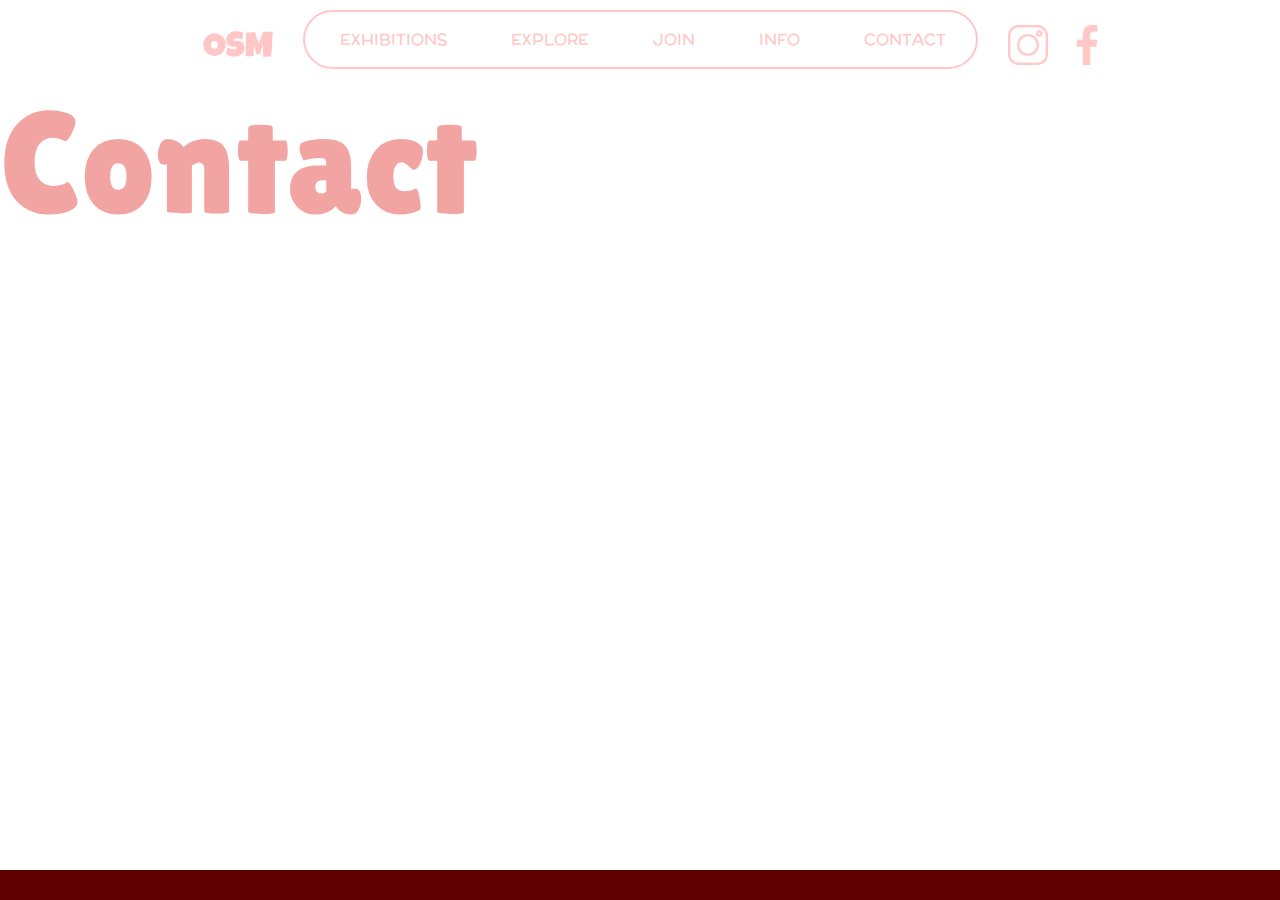
==== contact.html @ 19a835f4 "contact banner + small adjustment" ====
<!DOCTYPE html>
<html lang="en">
<head>
    <meta charset="UTF-8">
    <meta name="viewport" content="width=device-width, initial-scale=1.0">
    <title>Oslo Science Museum</title>
    <link rel="icon" type="image/x-icon" href="img/favicon.png">
    <link rel="preconnect" href="https://fonts.googleapis.com">
<link rel="preconnect" href="https://fonts.gstatic.com" crossorigin>
<link href="https://fonts.googleapis.com/css2?family=Lilita+One&display=swap" rel="stylesheet">
<link rel="preconnect" href="https://fonts.googleapis.com">
<link rel="preconnect" href="https://fonts.gstatic.com" crossorigin>
<link href="https://fonts.googleapis.com/css2?family=McLaren&display=swap" rel="stylesheet">
<link rel="stylesheet" href="index.css">
<link rel="stylesheet" href="assets.css">
</head>
<body>
    <header>
    <div class="logo">
        <a href="index.html"><img src="img/OSM.png" alt="logo"></a>

    </div>
    <div class="header-nav">
   
        <nav>
        <ul>
          <li><a href="exhibitions.html">EXHIBITIONS</a></li>
          <li><a href="explore.html">EXPLORE</a></li>
          <li><a href="join.html">JOIN</a></li>
          <li><a href="info.html">INFO</a></li>
          <li><a href="contact.html">CONTACT</a></li>
          
            </div>
            
        </ul>
        
      </nav>
     
    </div>
    <div class="icons">
        <div class ="icons-img">
        <img src="img/instagram 2.png" alt="instagram">
        <img src="img/facebook-app-symbol 2.png" alt="facebook">
    </div>
    </div>
</header>

<main>

    <div class="contact-banner">
        <div class="contact-banner-text">
            <h1>Contact</h1>
      
    </div>
    </div>
    

    

   








    



    

    

    
</main>
    <footer>
       
        
    </footer>

    
</body>
</html>
---- index.css ----
body {
    
    margin: 0%;
    overflow-x: hidden;
  }






.home-banner {
    display: flex;
    background-image: url('img/homebanner.png'); 
    background-repeat: no-repeat;
    background-size: cover; 
    background-position: center; 
    align-items: center;
    height: 1100px; 
    color: white;
    position: absolute;
    top: 0px; 
    width: 100%;
}

.home-banner-text {
    margin-left: 50px;
    
    
}


.robot {
    display: flex;
    flex-direction: row;  
    margin-top: 40px;
    
   
   
}

.robot > img {
    width: auto;
    height: 80px;
  
    

}


.robot {
    width: auto;
    height: 200px;
}

.upcoming-text {
    position: relative;
    background-color: #FFC7C7;
    background-size: cover;
    height: 70px;
    top: 800px;
      
}

.upcoming-text > h2 {

   margin-left: 60px;
   
}

.upcoming-banner {
    display: flex;
    align-items: center;
    justify-content: center;
    
    background-color: #FFC7C7;
    min-height: 500px;
   
    
}



.upcoming-flex {
    display: flex;
    flex-wrap: wrap;
    gap: 1rem;
    padding: 1rem;
    min-width: 600px;
    align-items: center;
    justify-content: center;
}


.upcoming-item{
    width: 390px;
    height: auto;
    padding: 20px;
    

}


.upcoming-item >img{
    width: 390px;
    height: auto;
    margin-top: -80px;
    padding-bottom: 1rem;;
}

.upcoming-item >h3{
   
    margin-left: 20px;
   
  

}



.oslo{
    background-color: #5F0101;
    text-align: center;
    
   
}

.oslo-text{
    padding: 20px;
    margin-inline: 50px;
}

.oslo-text >h2 {
    color: #FFC7C7;
}

.oslo-text >p {
    color: #FFF;
}

.opening{
    display: flex;
    flex-wrap: wrap;
   
}

.opening1{
    background-image: url(img/human.png);
   
    background-repeat: no-repeat;
    background-position: center;
    background-size: cover;
    flex: 1 1 50%;
    min-height: 350px;
    aspect-ratio: 1;
}

.opening2{
    background-color: #82201A;
    background-position: center;
    flex: 1 1 50%;
    min-height: 350px;
    aspect-ratio: 1;
}

.opening2 >h3{
    padding: 10px;
    margin-left: 20px;

}

.opening2 >h2 {
    margin-left: 20px;
    color: #FFC7C7;
}

.explore{
   
    background-color: #FFC7C7;
    
}

.explore >h3{
    padding: 20px;
    margin-left: 30px;
    color: #5F0101;
}

.explore-flex{
    display: flex;
    flex-wrap: wrap;
    padding: 1rem;
    gap: 1rem;
    justify-content: center;
    
}

.explore-h2{
    display: flex;
    
}

.explore-h2 >img{
    max-width: 70px;
}

.explore-item{
    max-width: 430px;

}


.explore-border{
    border: 2px solid #5F0101; 
    border-radius: 50px;
    padding: 20px;
    max-height: 720px;
    min-height: 720px;
}

.cta-ex {
    display: flex;
    justify-content: center; 
    align-items: center; 
    text-align: center; 
    font-size: 16px;
    background-color: rgba(0, 0, 0, 0.); 
    color: #5F0101;
    border: 2px solid #5F0101; 
    border-radius: 50px;
    padding: 8px 60px;
    width: 250px;
    height: 40px;
    margin: 30px;
    
  }
  .cta-ex:hover{
    background: #F2A4A2
}
  

footer{
  
    background-color: #5F0101;
    position: fixed;
    bottom :0px;
    height:30px;
    width:100%;
   
   
}

@media (max-width: 950px) { 

    .home-banner {
        
        height: 700px; 
     
     
       
    }
    
    .upcoming-item{
        width: 290px;
        height: auto;
        padding: 20px;
    
    }
    
    .upcoming-item >img{
        width: 290px;
        
    }
   
    .upcoming-text {
        
        top: 500px;
          
    }
    .upcoming-flex {
       
        max-width: 400px;
       
    }

    .explore-item{
        max-width: 330px;
       
    
    }

    .explore-border{
        max-height: 720px;
        min-height: 100px;
        
        
        
    }
    
    .cta-ex {
        
        border-radius: 50px;
        padding: 8px 10px;
        
      }
}
---- assets.css ----
h1 {
    font-family: 'Lilita One', sans-serif;
    color: #F2A4A2;
    font-size: 145px;
    font-style: normal;
    font-weight: 400;
    line-height: normal;
    margin: 0%;
}

h2 {
    font-family: 'Lilita One', sans-serif;
    font-size: 53px;
    color:#5F0101;
    margin: 0px;
}

h3{
    font-family: 'McLaren', sans-serif;
    font-size: 25px;
    color:#FFF;
    margin: 0px;
}

p {
    font-family: 'McLaren', sans-serif;
    font-size: 16px;
    color:#5F0101;

}



header {
    display: flex;
    padding-top: 20px;
    position: sticky;
    top: 0%;
    z-index: 2;
    justify-content: center;
    align-items: center;
    background-color: rgba(0, 0, 0, 0.); 
    background-size: cover;
    padding: 10px;

    

}

.logo img {
    width: 70px;
    height: auto;
    margin-top: 15px;

   
   
}

.header-nav{
    display: flex;
    justify-content: center;
    border: 2px solid;
    border-radius: 50px;
    color: #FFC7C7;
    
    

}

.header-nav:hover{
    background-color: #5F0101;
}

nav ul{
    margin-left: -35px;
}

nav li {
    display: inline-block;
   
}



a {
   
    text-decoration: none;
    color: #FFC7C7;
    font-family: 'McLaren', sans-serif;
    font-size: 16px;
    align-items: center;
    padding-inline: 30px;
    
    
}



.icons {
    
    margin-top: 15px;
    margin-left: 15px;
}

.icons-img >img{
    width: 40px;
    height: auto;
    margin-left: 15px;

}

.cta {
    display: flex;
    justify-content: center; 
    align-items: center; 
    text-align: center; 
    font-size: 16px;
    background-color: rgba(0, 0, 0, 0.); 
    color: #5F0101;
    border: 2px solid #5F0101; 
    border-radius: 50px;
    padding: 6px 60px;
    width: 250px;
    height: 40px;
    margin-left: 5px;
    
  }

.cta:hover{
    background: #F2A4A2
}

  
  
 
  





@media (max-width: 1073px) { 
    
    h1{
        font-size: 60px;
    
    }
    
    h2{
        font-size: 40px;
    }    

    h3{
        font-size: 20px;
    }    
       
   

      .header-nav{
        display: none;
        
        
        
    
    }

    .cta {
        
        border-radius: 50px;
        padding: 6px 10px;
      
        margin-bottom: 20px;
        
      }
    }
         
    @media (min-width: 1201px) { 
        }
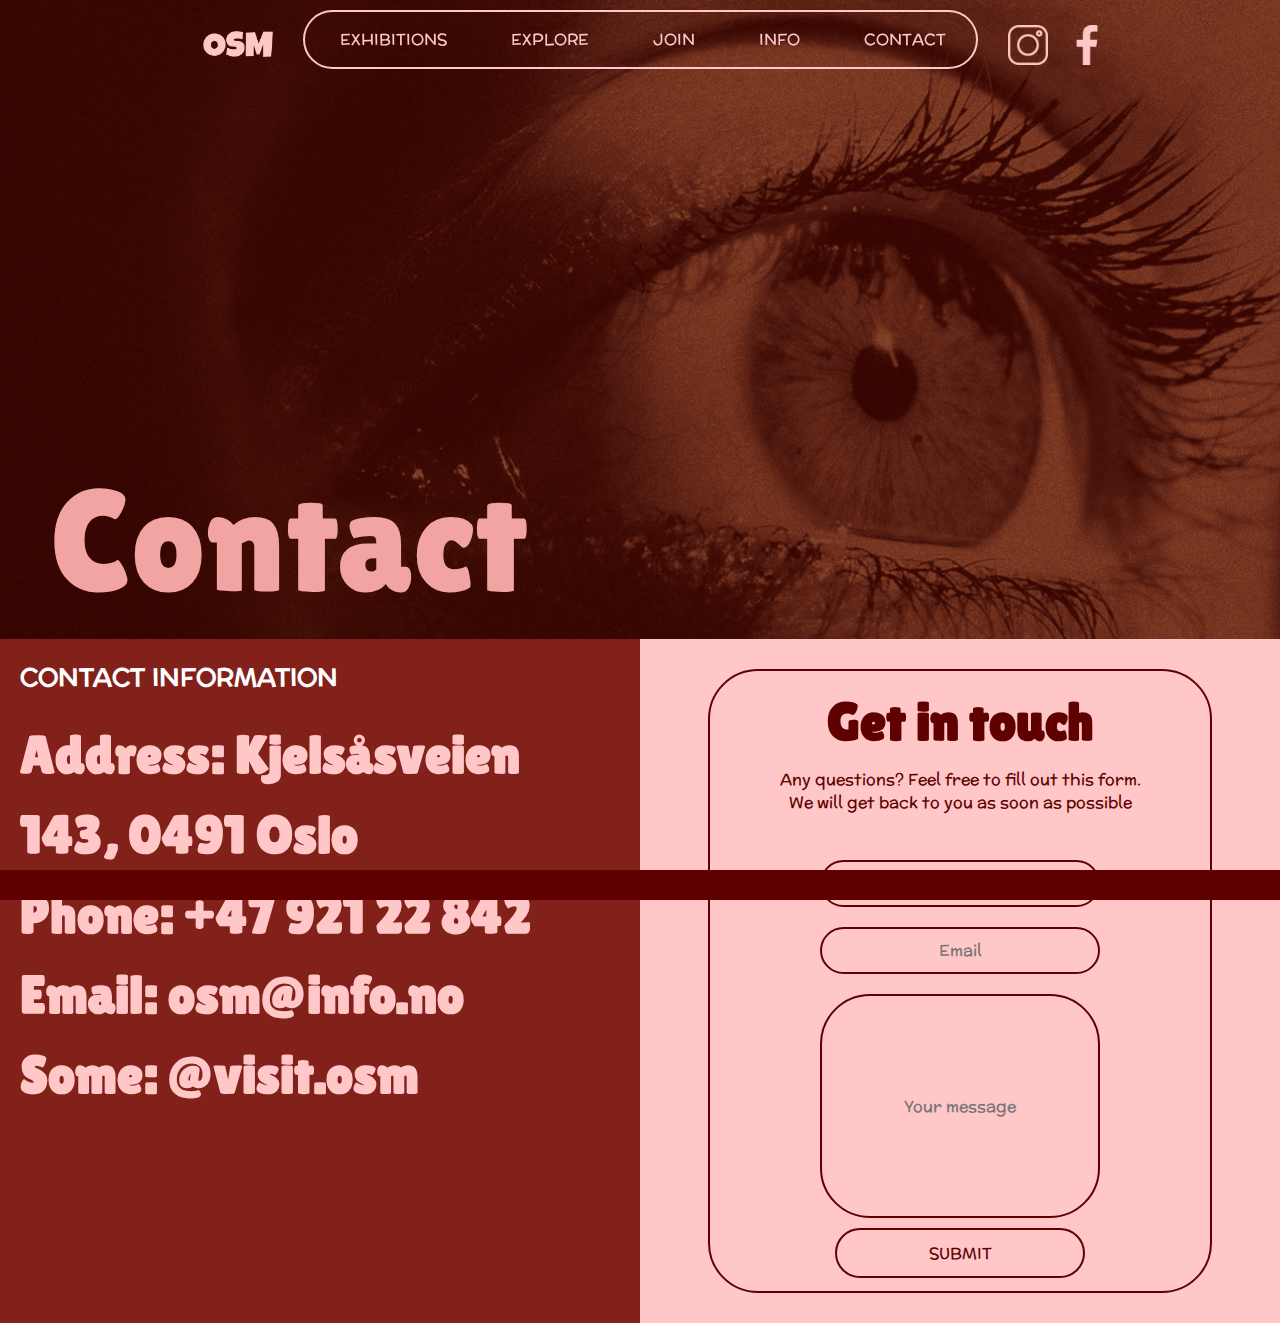
==== commit ac52fd20: "contact done + input fields" ====
--- a/contact.html
+++ b/contact.html
@@ -13,6 +13,7 @@
 <link href="https://fonts.googleapis.com/css2?family=McLaren&display=swap" rel="stylesheet">
 <link rel="stylesheet" href="index.css">
 <link rel="stylesheet" href="assets.css">
+<link rel="stylesheet" href="contact.css">
 </head>
 <body>
     <header>
@@ -53,6 +54,38 @@
       
     </div>
     </div>
+
+    <div class="contact-flex">
+        <div class="contact-info"><h3>CONTACT INFORMATION</h3><h2>Address: Kjelsåsveien 143, 0491 Oslo <br>
+            Phone: +47 921 22 842 <br>
+            Email: osm@info.no <br>
+            Some: @visit.osm</h2></div>
+
+         <div class="contact-form"><div class="contact-form-class"><div class="contact-form-div"><div class="contact-form-text">
+            <h2>Get in touch</h2> <p>Any questions? Feel free to fill out this form.<br>
+                We will get back to you as soon as possible</p></div>
+            <form action="#" method="#">
+               
+               
+               
+                <input type="name" id="name" name="name" placeholder="Full name" required>
+            
+               
+               <input type="email" id="email" name="email" placeholder="Email" required>
+
+               <input type="text" id="text" name="text" placeholder="Your message" required>
+
+               
+              
+       
+       
+               <button type="submit">SUBMIT</button>
+           </form>
+
+         </div>
+    </div>
+</div>
+
     
 
     
--- a/contact.css
+++ b/contact.css
@@ -0,0 +1,153 @@
+.contact-banner{
+    display: flex;
+    background-image: url('img/contactbanner.png'); 
+    background-repeat: no-repeat;
+    background-size: cover; 
+    background-position: center; 
+    align-items: center;
+    height: 680px; 
+    color: white;
+    position: absolute;
+    top: 0px; 
+    width: 100%;
+}
+
+.contact-banner-text{
+    margin: 400px 0px 0px 50px;
+}
+
+.contact-flex{
+    display: flex;
+    flex-wrap: wrap;
+    position: relative;
+    top: 560px;
+}
+
+.contact-info{
+    background-color: #82201A;
+    flex: 1 1 50%;
+    aspect-ratio: 1;
+    justify-content: center; 
+    align-items: center; 
+}
+
+
+ 
+
+
+.contact-info h2{
+    color: #FFC7C7;
+    margin: 20px;
+    line-height: 80px
+}
+
+.contact-info h3{
+    margin: 20px;
+}
+
+.contact-form{
+    background-color: #FFC7C7;
+    flex: 1 1 50%;
+    aspect-ratio: 1;
+    justify-content: center; 
+    align-items: center; 
+    
+
+}
+
+
+.contact-form-text{
+    padding: 20px;
+}
+
+.contact-form-text p{
+    width: 460 px;
+}
+
+
+
+.contact-form-class{
+    padding: 30px;
+    display: flex;
+    justify-content: center;   
+}
+
+.contact-form-div{
+    font-family: 'McLaren', sans-serif;
+    color: #5F0101; 
+    border: 2px solid #5F0101; 
+    border-radius: 50px;
+    text-align: center;
+    width: 500px;
+    height: 620px;
+}
+
+
+
+input {
+    border: 2px solid #5F0101;
+    border-radius: 50px;
+    background-color: #FFC7C7;
+    color: #5F0101;
+    padding: 10px 50px;
+    font-family: 'McLaren', sans-serif;
+    font-size: 16px;
+    text-align: center;
+    margin: 10px;
+    outline: none;   
+}
+
+input:focus{
+    background-color: #FFF;
+    outline: none;
+}
+
+
+
+#text{
+    height: 200px;
+  
+}
+ 
+button {
+   text-align: center; 
+    font-family: 'McLaren', sans-serif;
+    font-size: 16px;
+    background-color: #FFC7C7; 
+    color: #5F0101;
+    border: 2px solid #5F0101; 
+    border-radius: 50px;
+    width: 250px;
+    height: 50px;  
+}
+
+
+
+button:hover{
+    background-color: #F2A4A2;
+}
+
+
+
+
+@media (max-width: 1073px) { 
+
+    .contact-banner {
+        height: 350px;    
+    }
+
+    .contact-banner-text {
+        margin: 200px 0px 0px 50px;
+        
+        
+    }
+
+    .contact-flex {
+      top: 260px;
+    }
+
+    .contact-form-div{
+        width: 400px;
+        height: 620px;
+    }
+  }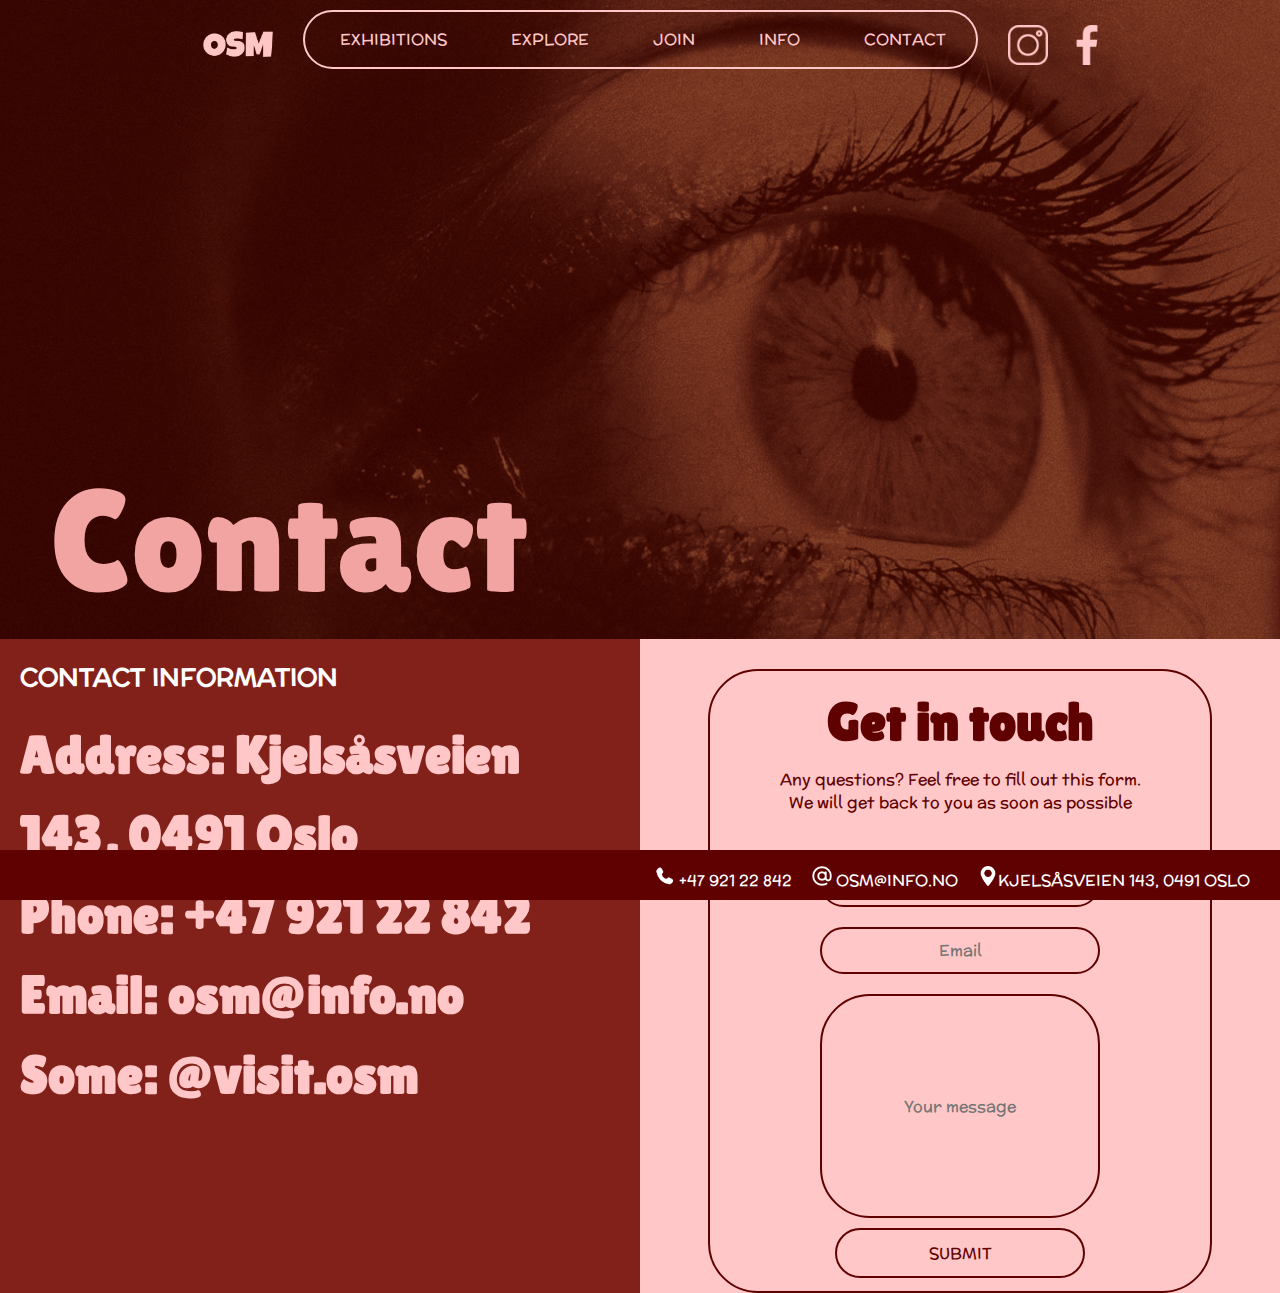
==== commit 36db166f: "footer done" ====
--- a/contact.html
+++ b/contact.html
@@ -38,6 +38,26 @@
       </nav>
      
     </div>
+
+
+    <input type="checkbox" id="op"></input>
+    <div class="mobile">
+      <label for="op">MENU</label>
+    </div>
+    <div class="overlay overlay-hugeinc">
+        <label for="op">CLOSE</label>
+                <nav>
+                    <ul>
+                        <li><a href="exhibitions.html">EXHIBITIONS</a></li>
+                        <li><a href="explore.html">EXPLORE</a></li>
+                        <li><a href="join.html">JOIN</a></li>
+                        <li><a href="info.html">INFO</a></li>
+                        <li><a href="contact.html">CONTACT</a></li>
+                    </ul>
+                </nav>
+              
+    </div>
+
     <div class="icons">
         <div class ="icons-img">
         <img src="img/instagram 2.png" alt="instagram">
@@ -85,34 +105,15 @@
          </div>
     </div>
 </div>
-
-    
-
-    
-
-   
-
-
-
-
-
-
-
-
-    
-
-
-
-    
-
-    
-
     
 </main>
-    <footer>
-       
-        
-    </footer>
+<footer>
+    <div class="footer-text">
+        <p><img src="img/phone.png" alt="phone icon"> +47 921 22 842</p> <p> <img src="img/arroba-2.png" alt="mail icon"> OSM@INFO.NO</p> <p><img src="img/maps-and-flags.png" alt="location icon">KJELSÅSVEIEN 143, 0491 OSLO</p>
+   
+</div>  
+</footer>
+
 
     
 </body>
--- a/index.css
+++ b/index.css
@@ -4,7 +4,6 @@
     margin: 0%;
     overflow-x: hidden;
   }
-
 
 
 
@@ -40,7 +39,7 @@
    
 }
 
-.robot > img {
+.robot  img {
     width: auto;
     height: 80px;
   
@@ -59,13 +58,15 @@
     background-color: #FFC7C7;
     background-size: cover;
     height: 70px;
-    top: 800px;
+    top:750px
+ 
       
 }
 
 .upcoming-text > h2 {
 
    margin-left: 60px;
+   
    
 }
 
@@ -73,9 +74,11 @@
     display: flex;
     align-items: center;
     justify-content: center;
-    
     background-color: #FFC7C7;
     min-height: 500px;
+    position: relative;
+    top: 750px;
+   
    
     
 }
@@ -86,32 +89,35 @@
     display: flex;
     flex-wrap: wrap;
     gap: 1rem;
-    padding: 1rem;
+    padding: 2rem;
     min-width: 600px;
     align-items: center;
     justify-content: center;
+   
 }
 
 
 .upcoming-item{
     width: 390px;
     height: auto;
-    padding: 20px;
-    
-
-}
-
-
-.upcoming-item >img{
+    padding: 40px;
+    
+
+}
+
+
+.upcoming-item img{
     width: 390px;
     height: auto;
     margin-top: -80px;
     padding-bottom: 1rem;;
 }
 
-.upcoming-item >h3{
+.upcoming-item h3{
    
     margin-left: 20px;
+    position: relative;
+    top:-25px
    
   
 
@@ -122,6 +128,8 @@
 .oslo{
     background-color: #5F0101;
     text-align: center;
+    position: relative;
+    top:700px
     
    
 }
@@ -142,6 +150,10 @@
 .opening{
     display: flex;
     flex-wrap: wrap;
+    position: relative;
+    top:680px;
+    
+    
    
 }
 
@@ -152,16 +164,21 @@
     background-position: center;
     background-size: cover;
     flex: 1 1 50%;
-    min-height: 350px;
+  
+  
     aspect-ratio: 1;
+    max-height: 790px;
+ 
 }
 
 .opening2{
     background-color: #82201A;
     background-position: center;
     flex: 1 1 50%;
-    min-height: 350px;
+    max-height: 790px;
     aspect-ratio: 1;
+   
+    
 }
 
 .opening2 >h3{
@@ -170,14 +187,17 @@
 
 }
 
-.opening2 >h2 {
+.opening2 h2 {
     margin-left: 20px;
     color: #FFC7C7;
+   
 }
 
 .explore{
    
     background-color: #FFC7C7;
+    position: relative;
+    top: 670px;
     
 }
 
@@ -193,6 +213,7 @@
     padding: 1rem;
     gap: 1rem;
     justify-content: center;
+   
     
 }
 
@@ -201,7 +222,7 @@
     
 }
 
-.explore-h2 >img{
+.explore-h2 img{
     max-width: 70px;
 }
 
@@ -245,30 +266,77 @@
     background-color: #5F0101;
     position: fixed;
     bottom :0px;
-    height:30px;
+    height:50px;
     width:100%;
-   
-   
-}
-
-@media (max-width: 950px) { 
+    display: flex;
+    
+   
+   
+}
+
+.footer-text{
+    display: flex;
+    gap: 20px;
+    position: absolute;
+    right: 30px;
+
+    
+}
+
+
+
+.footer-text img{
+   
+    width: 20px;
+    height: 20px;
+   
+   
+    
+}
+
+.footer-text p{
+    position: relative;
+    color: #FFF;
+    
+    
+    
+}
+
+@media (max-width: 1073px) { 
 
     .home-banner {
         
         height: 700px; 
+        top:0px;
      
      
        
+    }
+
+    .robot  img {
+        width: auto;
+        height: 60px;
+      
+        
+    
+    }
+
+    .upcoming-banner {
+        
+        top: 550px;
+       
+       
+        
     }
     
     .upcoming-item{
         width: 290px;
         height: auto;
-        padding: 20px;
-    
-    }
-    
-    .upcoming-item >img{
+        padding: 40px;
+    
+    }
+    
+    .upcoming-item img{
         width: 290px;
         
     }
@@ -282,6 +350,35 @@
        
         max-width: 400px;
        
+    }
+
+    .oslo{
+       
+        top:500px  
+    }
+
+    .opening{
+       
+        top:480px;
+          
+    }
+
+    
+    .opening2 h2 {
+        font-size: 30px;
+       
+    }
+    .opening1{
+        min-width: 375px;
+        min-height: 650px;
+     
+    }
+    
+    .opening2{
+        min-width: 375px;
+        min-height: 650px;
+       
+        
     }
 
     .explore-item{
@@ -300,8 +397,17 @@
     
     .cta-ex {
         
-        border-radius: 50px;
-        padding: 8px 10px;
-        
-      }
+        padding: 8px 0px;   
+    } 
+
+      .explore{
+
+        top: 370px;   
+    }
+
+    footer{
+  
+        display: none;
+          
+    }
 }--- a/assets.css
+++ b/assets.css
@@ -36,7 +36,7 @@
 header {
     display: flex;
     padding-top: 20px;
-    position: sticky;
+    position: relative;
     top: 0%;
     z-index: 2;
     justify-content: center;
@@ -61,24 +61,28 @@
 .header-nav{
     display: flex;
     justify-content: center;
-    border: 2px solid;
+    border: 2px solid #FFC7C7;
     border-radius: 50px;
-    color: #FFC7C7;
+    
     
     
 
 }
 
 .header-nav:hover{
-    background-color: #5F0101;
+    background: rgba(95, 1, 1, 0.70);
+
+
 }
 
 nav ul{
     margin-left: -35px;
+  
 }
 
 nav li {
     display: inline-block;
+    
    
 }
 
@@ -91,10 +95,124 @@
     font-family: 'McLaren', sans-serif;
     font-size: 16px;
     align-items: center;
-    padding-inline: 30px;
-    
-    
-}
+    padding: 30px;
+    
+    
+}
+
+
+.mobile{
+    
+ 
+    
+    color: #FFC7C7;
+    border: 2px solid #FFC7C7;
+    border-radius: 50px;
+    display: none;
+    padding: 10px;
+    width: 90px;
+    
+    
+  }
+  
+  .mobile:hover{
+    background: rgba(95, 1, 1, 0.70);
+    
+  }
+  
+#op{
+    display: none;
+}
+  
+  .mobile label{
+    font-family: 'McLaren', sans-serif;
+    font-size: 16px;
+    margin-left: 20px;
+    
+  }
+  
+  
+  
+  .overlay{
+     text-align: center;
+      position: fixed;
+      width: 100%;
+      height: 100%;
+      top: 0;
+      left: 0;
+      background: #82201A;
+  }
+  
+  .overlay label{
+      
+      position: absolute;
+      text-align: center;
+      color: #FFC7C7;
+      font-family: 'McLaren', sans-serif;
+      font-size: 16px;
+      z-index: 100;
+      cursor:pointer;
+      margin-top: 15px;
+      border: 2px solid #FFC7C7;
+      border-radius: 50px;
+      padding: 10px;
+      width: 90px;
+      margin-left: -60px;
+      
+  }
+  
+  .overlay nav {
+      text-align: center;
+      position: relative;
+      top: 20%;
+      height: 60%;
+     
+  }
+  
+  .overlay ul {
+      list-style: none;
+      padding: 0;
+      margin: 0 auto;
+      display: inline-block;
+      height: 100%;
+      position: relative;
+  }
+  
+  .overlay ul li {
+      display: block;
+      height: 20%;
+      height: calc(100% / 5);
+      min-height: 54px;
+      border: none;
+  }
+  
+  .overlay ul li a {
+      font-weight: 300;
+      display: block;
+      color: #FFC7C7;
+
+      font-family: McLaren;
+      font-size: 19px;
+     
+  }
+  
+ 
+  
+  .mobile~.overlay-hugeinc{
+      opacity: 0;
+      visibility: hidden;
+     
+  }
+  
+  #op:checked~.overlay-hugeinc{
+      opacity: 1;
+      visibility: visible;
+     
+  }
+  
+ 
+
+
 
 
 
@@ -104,7 +222,7 @@
     margin-left: 15px;
 }
 
-.icons-img >img{
+.icons img{
     width: 40px;
     height: auto;
     margin-left: 15px;
@@ -160,9 +278,6 @@
 
       .header-nav{
         display: none;
-        
-        
-        
     
     }
 
@@ -174,7 +289,21 @@
         margin-bottom: 20px;
         
       }
+
+      .mobile{
+        
+        display:flex;
+      }
+
+      
+      .icons img{
+        width: 36px;
+        height: auto;
+    }
+    .logo img {
+        width: 60px;
+        height: auto;   
+    }
     }
          
-    @media (min-width: 1201px) { 
-        }+   --- a/contact.css
+++ b/contact.css
@@ -67,7 +67,7 @@
 
 
 .contact-form-class{
-    padding: 30px;
+    padding-top: 30px;
     display: flex;
     justify-content: center;   
 }
@@ -96,6 +96,8 @@
     margin: 10px;
     outline: none;   
 }
+
+
 
 input:focus{
     background-color: #FFF;
@@ -143,11 +145,26 @@
     }
 
     .contact-flex {
-      top: 260px;
+      top: 230px;
     }
 
+   
     .contact-form-div{
-        width: 400px;
-        height: 620px;
+        max-width: 350px;
+        min-height: 700px;
+    }
+
+    .contact-info h2{
+       
+        line-height: 60px
+    }
+    
+    
+    
+    
+    input {
+      
+        padding: 10px 20px;
+         
     }
   }